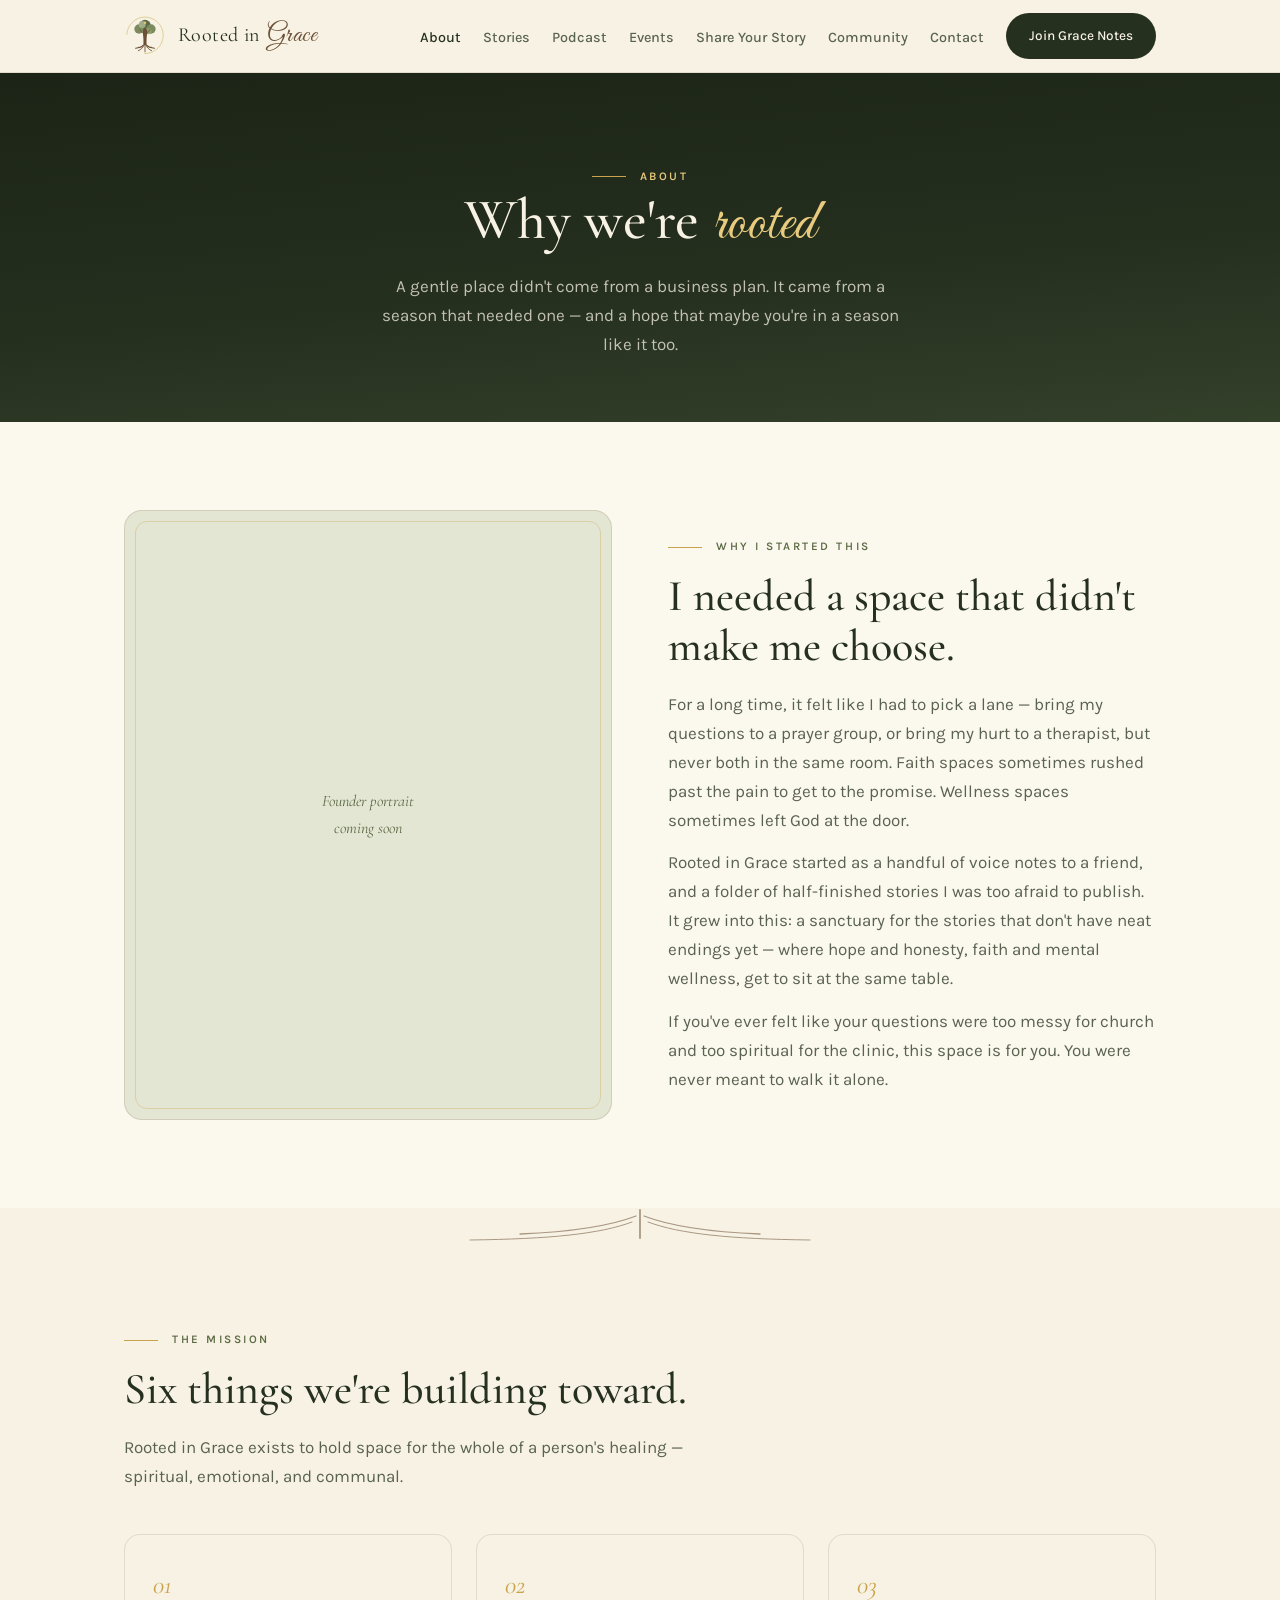
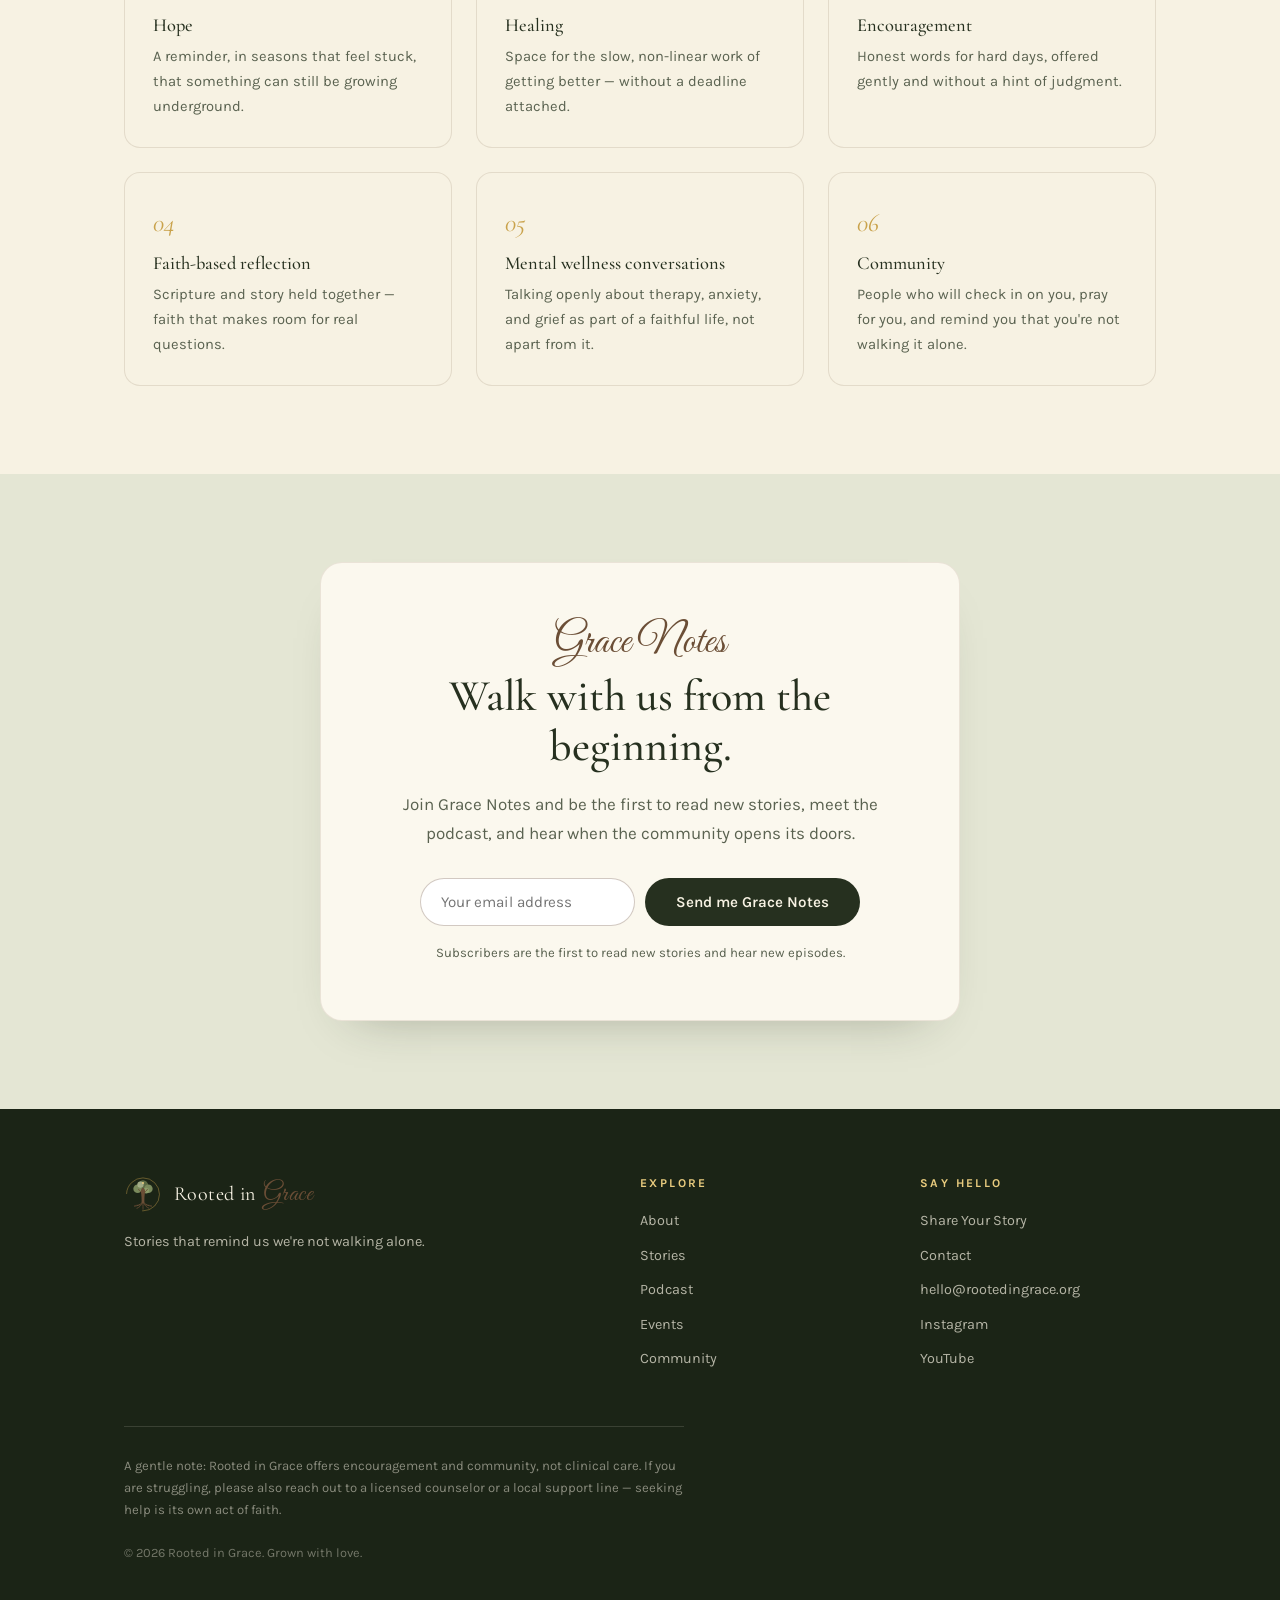
==== about.html @ 0cfdb88b "Initial commit: Rooted in Grace v1 Static site with home, events, about, share-your-story, and conta" ====
<!DOCTYPE html>
<html lang="en">
<head>
<meta charset="UTF-8">
<meta name="viewport" content="width=device-width, initial-scale=1.0">
<title>About — Rooted in Grace</title>
<meta name="description" content="Why Rooted in Grace exists — a founder's story, and a mission built on hope, healing, faith-based reflection, mental wellness, and community.">
<link rel="icon" href="assets/favicon.svg" type="image/svg+xml">
<link rel="icon" href="assets/favicon.ico" sizes="48x48">
<link rel="apple-touch-icon" href="assets/apple-touch-icon.png">
<link rel="preconnect" href="https://fonts.googleapis.com">
<link rel="preconnect" href="https://fonts.gstatic.com" crossorigin>
<link href="https://fonts.googleapis.com/css2?family=Cormorant+Garamond:ital,wght@0,400;0,500;0,600;1,400;1,500&family=Great+Vibes&family=Karla:ital,wght@0,300;0,400;0,500;0,600;1,400&display=swap" rel="stylesheet">
<link rel="stylesheet" href="assets/style.css">
</head>
<body>
<header>
  <div class="wrap nav">
    <a class="brand" href="index.html" aria-label="Rooted in Grace — home">
      <svg viewBox="0 0 120 120" aria-hidden="true"><use href="#treemark"/></svg>
      <span class="brand-name">Rooted in <span class="script">Grace</span></span>
    </a>
    <button class="nav-toggle" aria-label="Open menu" aria-expanded="false" onclick="toggleNav(this)">
      <span></span><span></span><span></span>
    </button>
    <ul class="nav-links" id="navLinks">
      <li><a href="about.html" aria-current="page" style="color:var(--forest)">About</a></li>
      <li><a href="index.html#story">Stories</a></li>
      <li><a href="index.html#podcast">Podcast</a></li>
      <li><a href="events.html">Events</a></li>
      <li><a href="share.html">Share Your Story</a></li>
      <li><a href="index.html#community">Community</a></li>
      <li><a href="contact.html">Contact</a></li>
      <li><a class="btn btn-solid" href="index.html#notes">Join Grace Notes</a></li>
    </ul>
  </div>
</header>

<main>
<section class="page-hero">
  <div class="wrap">
    <p class="eyebrow" style="justify-content:center;color:var(--gold-soft)">About</p>
    <h1>Why we're <span class="script">rooted</span></h1>
    <p>A gentle place didn't come from a business plan. It came from a season that needed one — and a hope that maybe you're in a season like it too.</p>
  </div>
</section>

<!-- ============ FOUNDER STORY ============ -->
<section class="founder">
  <div class="wrap split reveal">
    <div class="portrait-frame" role="img" aria-label="Placeholder portrait of the founder">
      <span>Founder portrait<br>coming soon</span>
    </div>
    <div>
      <p class="eyebrow">Why I started this</p>
      <h2>I needed a space that didn't make me choose.</h2>
      <p class="lede">For a long time, it felt like I had to pick a lane — bring my questions to a prayer group, or bring my hurt to a therapist, but never both in the same room. Faith spaces sometimes rushed past the pain to get to the promise. Wellness spaces sometimes left God at the door.</p>
      <p class="lede" style="margin-top:14px">Rooted in Grace started as a handful of voice notes to a friend, and a folder of half-finished stories I was too afraid to publish. It grew into this: a sanctuary for the stories that don't have neat endings yet — where hope and honesty, faith and mental wellness, get to sit at the same table.</p>
      <p class="lede" style="margin-top:14px">If you've ever felt like your questions were too messy for church and too spiritual for the clinic, this space is for you. You were never meant to walk it alone.</p>
    </div>
  </div>
</section>

<div class="wrap reveal">
  <svg class="roots-divider" viewBox="0 0 420 34" fill="none" stroke="currentColor" stroke-linecap="round" aria-hidden="true">
    <path d="M210 2 C210 12 210 20 210 30" stroke-width="1.8"/>
    <path d="M206 8 C180 18 140 24 90 26" stroke-width="1.3"/>
    <path d="M214 8 C240 18 280 24 330 26" stroke-width="1.3"/>
    <path d="M202 14 C170 26 120 31 40 32" stroke-width="1"/>
    <path d="M218 14 C250 26 300 31 380 32" stroke-width="1"/>
  </svg>
</div>

<!-- ============ MISSION ============ -->
<section id="mission">
  <div class="wrap reveal">
    <p class="eyebrow">The mission</p>
    <h2>Six things we're building toward.</h2>
    <p class="lede">Rooted in Grace exists to hold space for the whole of a person's healing — spiritual, emotional, and communal.</p>
    <div class="mission-grid">
      <div class="mission-item">
        <span class="num">01</span>
        <h3>Hope</h3>
        <p>A reminder, in seasons that feel stuck, that something can still be growing underground.</p>
      </div>
      <div class="mission-item">
        <span class="num">02</span>
        <h3>Healing</h3>
        <p>Space for the slow, non-linear work of getting better — without a deadline attached.</p>
      </div>
      <div class="mission-item">
        <span class="num">03</span>
        <h3>Encouragement</h3>
        <p>Honest words for hard days, offered gently and without a hint of judgment.</p>
      </div>
      <div class="mission-item">
        <span class="num">04</span>
        <h3>Faith-based reflection</h3>
        <p>Scripture and story held together — faith that makes room for real questions.</p>
      </div>
      <div class="mission-item">
        <span class="num">05</span>
        <h3>Mental wellness conversations</h3>
        <p>Talking openly about therapy, anxiety, and grief as part of a faithful life, not apart from it.</p>
      </div>
      <div class="mission-item">
        <span class="num">06</span>
        <h3>Community</h3>
        <p>People who will check in on you, pray for you, and remind you that you're not walking it alone.</p>
      </div>
    </div>
  </div>
</section>

<!-- ============ GRACE NOTES CTA ============ -->
<section class="notes" id="notes">
  <div class="wrap reveal">
    <div class="notes-panel">
      <span class="script">Grace Notes</span>
      <h2>Walk with us from the beginning.</h2>
      <p class="lede" style="margin:0 auto">Join Grace Notes and be the first to read new stories, meet the podcast, and hear when the community opens its doors.</p>
      <form class="notes-form" onsubmit="return handleFormSubmit(event, 'aboutThanks')">
        <label for="aboutEmail" class="sr-only" style="position:absolute;left:-9999px">Email address</label>
        <input id="aboutEmail" type="email" required placeholder="Your email address">
        <button class="btn btn-solid" type="submit">Send me Grace Notes</button>
      </form>
      <p class="form-thanks" id="aboutThanks">Thank you — you're on the list. Welcome home. 🌿</p>
      <p class="notes-note">Subscribers are the first to read new stories and hear new episodes.</p>
    </div>
  </div>
</section>
</main>

<footer id="contact-info">
  <div class="wrap">
    <div class="foot-grid">
      <div>
        <a class="brand" href="index.html">
          <svg viewBox="0 0 120 120" style="width:38px;height:38px" aria-hidden="true"><use href="#treemark"/></svg>
          <span class="brand-name">Rooted in <span class="script">Grace</span></span>
        </a>
        <p style="margin-top:14px;max-width:36ch">Stories that remind us we're not walking alone.</p>
      </div>
      <div>
        <h4>Explore</h4>
        <ul>
          <li><a href="about.html">About</a></li>
          <li><a href="index.html#story">Stories</a></li>
          <li><a href="index.html#podcast">Podcast</a></li>
          <li><a href="events.html">Events</a></li>
          <li><a href="index.html#community">Community</a></li>
        </ul>
      </div>
      <div>
        <h4>Say hello</h4>
        <ul>
          <li><a href="share.html">Share Your Story</a></li>
          <li><a href="contact.html">Contact</a></li>
          <li><a href="mailto:hello@rootedingrace.org">hello@rootedingrace.org</a></li>
          <li><a href="#">Instagram</a></li>
          <li><a href="#">YouTube</a></li>
        </ul>
      </div>
    </div>
    <p class="wellness">A gentle note: Rooted in Grace offers encouragement and community, not clinical care. If you are struggling, please also reach out to a licensed counselor or a local support line — seeking help is its own act of faith.</p>
    <p class="copyright">&copy; 2026 Rooted in Grace. Grown with love.</p>
  </div>
</footer>

<!-- shared tree mark -->
<script src="assets/tree-mark.js"></script>
<script src="assets/main.js"></script>
</body>
</html>
---- assets/style.css ----
:root{
  --forest:#26301F;
  --forest-deep:#1B2416;
  --moss:#5C6B45;
  --sage:#A9B18D;
  --sage-pale:#E4E6D4;
  --cream:#F7F2E3;
  --cream-warm:#FBF8EE;
  --bark:#6B4E36;
  --gold:#C9A24B;
  --gold-soft:#E8CB7E;
  --ink:#2C3325;
  --ink-soft:#5A6250;
  --display:'Cormorant Garamond', Georgia, serif;
  --script:'Great Vibes', cursive;
  --body:'Karla', 'Helvetica Neue', sans-serif;
}
*{margin:0;padding:0;box-sizing:border-box}
html{scroll-behavior:smooth}
@media (prefers-reduced-motion: reduce){
  html{scroll-behavior:auto}
  *,*::before,*::after{animation:none!important;transition:none!important}
}
body{
  font-family:var(--body);
  color:var(--ink);
  background:var(--cream);
  font-size:1.0625rem;
  line-height:1.7;
  -webkit-font-smoothing:antialiased;
}
img{max-width:100%;display:block}
a{color:inherit}
:focus-visible{outline:2px solid var(--gold);outline-offset:3px;border-radius:2px}

/* ---------- shared ---------- */
.wrap{max-width:1080px;margin:0 auto;padding:0 24px}
.eyebrow{
  font-family:var(--body);font-size:.72rem;font-weight:600;
  letter-spacing:.22em;text-transform:uppercase;color:var(--moss);
  display:flex;align-items:center;gap:14px;
}
.eyebrow::before{content:"";width:34px;height:1px;background:var(--gold);flex-shrink:0}
h1,h2,h3{font-family:var(--display);font-weight:500;line-height:1.15;color:var(--forest)}
h2{font-size:clamp(2rem,4vw,2.75rem);margin:14px 0 18px}
h3{font-size:1.45rem}
.script{font-family:var(--script);font-weight:400}
.lede{color:var(--ink-soft);max-width:56ch}
.btn{
  display:inline-block;font-family:var(--body);font-weight:600;font-size:.95rem;
  padding:14px 30px;border-radius:100px;text-decoration:none;
  transition:transform .18s ease, background .18s ease, color .18s ease;
  border:1.5px solid transparent;cursor:pointer;
}
.btn:hover{transform:translateY(-2px)}
.btn-solid{background:var(--forest);color:var(--cream)}
.btn-solid:hover{background:var(--moss)}
.btn-cream{background:var(--cream);color:var(--forest)}
.btn-cream:hover{background:var(--gold-soft)}
.btn-line{border-color:var(--cream);color:var(--cream)}
.btn-line:hover{background:rgba(247,242,227,.12)}
.btn-line-dark{border-color:var(--forest);color:var(--forest)}
.btn-line-dark:hover{background:var(--forest);color:var(--cream)}
section{padding:88px 0}

/* fade-up reveal */
.reveal{opacity:0;transform:translateY(22px);transition:opacity .7s ease,transform .7s ease}
.reveal.in{opacity:1;transform:none}
@media (prefers-reduced-motion: reduce){.reveal{opacity:1;transform:none}}

/* root divider — the signature */
.roots-divider{display:block;width:min(420px,70%);margin:0 auto;color:var(--bark);opacity:.55}

/* ---------- nav ---------- */
header{
  position:sticky;top:0;z-index:50;
  background:rgba(247,242,227,.92);backdrop-filter:blur(8px);
  border-bottom:1px solid rgba(107,78,54,.14);
}
.nav{display:flex;align-items:center;justify-content:space-between;height:72px}
.brand{display:flex;align-items:center;gap:12px;text-decoration:none}
.brand svg{width:42px;height:42px}
.brand-name{font-family:var(--display);font-size:1.25rem;color:var(--forest);letter-spacing:.02em}
.brand-name .script{font-size:1.6rem;color:var(--bark);margin-left:2px}
.nav-links{display:flex;gap:22px;align-items:center;list-style:none}
.nav-links a{font-size:.9rem;font-weight:500;text-decoration:none;white-space:nowrap}
.nav-links a:not(.btn){color:var(--ink-soft)}
.nav-links a:not(.btn):hover{color:var(--forest)}
.nav-links .btn{padding:10px 22px;font-size:.85rem}
.nav-toggle{display:none;background:none;border:none;cursor:pointer;padding:8px}
.nav-toggle span{display:block;width:22px;height:2px;background:var(--forest);margin:5px 0;border-radius:2px}
@media (max-width:960px){
  .nav-toggle{display:block}
  .nav-links{
    position:absolute;top:72px;left:0;right:0;flex-direction:column;gap:0;
    background:var(--cream-warm);border-bottom:1px solid rgba(107,78,54,.14);
    max-height:0;overflow:hidden;transition:max-height .3s ease;
  }
  .nav-links.open{max-height:560px;overflow-y:auto}
  .nav-links li{width:100%;text-align:center}
  .nav-links a{display:block;padding:16px}
  .nav-links .btn{margin:12px auto 20px;display:inline-block}
}

/* ---------- hero ---------- */
.hero{
  position:relative;overflow:hidden;text-align:center;
  padding:110px 0 130px;
  background:
    radial-gradient(560px 380px at 78% 12%, rgba(232,203,126,.22), transparent 65%),
    radial-gradient(420px 300px at 15% 78%, rgba(169,177,141,.16), transparent 65%),
    radial-gradient(300px 220px at 60% 55%, rgba(232,203,126,.10), transparent 70%),
    linear-gradient(175deg, #1B2416 0%, #26301F 45%, #33402A 100%);
  color:var(--cream);
}
.hero .mark{width:96px;height:96px;margin:0 auto 26px}
.hero h1{
  color:var(--cream);font-size:clamp(3rem,7.5vw,5.2rem);font-weight:500;letter-spacing:.01em;
}
.hero h1 .script{
  color:var(--gold-soft);font-size:clamp(3.4rem,8.5vw,6rem);
  display:inline-block;transform:translateY(6px);padding:0 .08em;
}
.hero .tagline{
  font-family:var(--display);font-style:italic;font-size:clamp(1.25rem,2.6vw,1.6rem);
  color:var(--sage-pale);margin:20px auto 14px;
}
.hero .sub{color:rgba(247,242,227,.75);max-width:52ch;margin:0 auto 38px;font-size:1rem}
.hero-cta{display:flex;gap:16px;justify-content:center;flex-wrap:wrap}
.hero .soon{
  margin-top:34px;font-size:.82rem;letter-spacing:.14em;text-transform:uppercase;
  color:var(--gold-soft);opacity:.9;
}
/* roots growing from the hero's base */
.hero-roots{position:absolute;bottom:-2px;left:50%;transform:translateX(-50%);width:min(680px,95%);color:var(--cream);opacity:.28}

/* ---------- page hero (interior pages) ---------- */
.page-hero{padding:80px 0 64px;text-align:center;background:linear-gradient(175deg,#1B2416,#26301F 60%,#33402A);color:var(--cream)}
.page-hero h1{color:var(--cream);font-size:clamp(2.4rem,5vw,3.6rem)}
.page-hero .script{color:var(--gold-soft)}
.page-hero p{color:rgba(247,242,227,.75);max-width:52ch;margin:14px auto 0}

/* ---------- story ---------- */
.split{display:grid;grid-template-columns:1fr 1fr;gap:56px;align-items:center}
@media (max-width:820px){.split{grid-template-columns:1fr;gap:36px}}
.story-card{
  background:var(--cream-warm);border:1px solid rgba(107,78,54,.16);border-radius:18px;
  padding:36px;box-shadow:0 18px 40px -28px rgba(38,48,31,.35);position:relative;
}
.story-card::before{
  content:"";position:absolute;inset:10px;border:1px solid rgba(201,162,75,.35);
  border-radius:12px;pointer-events:none;
}
.story-card .tag{
  display:inline-block;background:var(--sage-pale);color:var(--moss);
  font-size:.72rem;font-weight:600;letter-spacing:.16em;text-transform:uppercase;
  padding:6px 14px;border-radius:100px;margin-bottom:18px;
}
.story-card h3{font-size:1.7rem;font-style:italic;margin-bottom:12px}
.story-card p{color:var(--ink-soft);font-size:.98rem}
.story-card .meta{margin-top:22px;font-size:.85rem;color:var(--bark);font-weight:600}

/* ---------- podcast ---------- */
.podcast{background:var(--forest);color:var(--cream)}
.podcast h2{color:var(--cream)}
.podcast .lede{color:rgba(247,242,227,.72)}
.episode{
  background:rgba(247,242,227,.06);border:1px solid rgba(247,242,227,.16);
  border-radius:18px;padding:32px;display:flex;gap:24px;align-items:center;
}
@media (max-width:640px){.episode{flex-direction:column;text-align:center}}
.play{
  width:64px;height:64px;border-radius:50%;background:var(--gold);flex-shrink:0;
  display:flex;align-items:center;justify-content:center;
}
.play svg{width:22px;height:22px;fill:var(--forest);margin-left:3px}
.episode h3{color:var(--cream);font-style:italic}
.episode p{color:rgba(247,242,227,.65);font-size:.92rem;margin-top:6px}
.platforms{display:flex;gap:12px;flex-wrap:wrap;margin-top:30px}
.platforms a{
  font-size:.82rem;font-weight:600;text-decoration:none;color:var(--sage-pale);
  border:1px solid rgba(247,242,227,.25);border-radius:100px;padding:9px 20px;
}
.platforms a:hover{border-color:var(--gold-soft);color:var(--gold-soft)}

/* ---------- grace notes ---------- */
.notes{background:var(--sage-pale)}
.notes-panel{
  background:var(--cream-warm);border-radius:22px;padding:56px 48px;text-align:center;
  border:1px solid rgba(107,78,54,.12);box-shadow:0 24px 50px -34px rgba(38,48,31,.4);
  max-width:640px;margin:0 auto;
}
@media (max-width:560px){.notes-panel{padding:40px 24px}}
.notes-panel .script{font-size:2.6rem;color:var(--bark);display:block;line-height:1.2}
.notes-panel h2{margin-top:2px}
.notes-form{display:flex;gap:10px;max-width:440px;margin:30px auto 0}
@media (max-width:560px){.notes-form{flex-direction:column}}
.notes-form input{
  flex:1;font-family:var(--body);font-size:.95rem;padding:14px 20px;
  border:1.5px solid rgba(107,78,54,.3);border-radius:100px;background:#fff;color:var(--ink);
}
.notes-form input:focus{outline:2px solid var(--gold);outline-offset:1px}
.notes-note{font-size:.82rem;color:var(--ink-soft);margin-top:16px}
.form-thanks{display:none;font-family:var(--display);font-style:italic;font-size:1.2rem;color:var(--moss);margin-top:24px}

/* ---------- journal ---------- */
.cards{display:grid;grid-template-columns:repeat(3,1fr);gap:26px;margin-top:44px}
@media (max-width:860px){.cards{grid-template-columns:1fr}}
.card{
  background:var(--cream-warm);border:1px solid rgba(107,78,54,.14);border-radius:16px;
  padding:30px;text-decoration:none;display:block;
  transition:transform .2s ease, box-shadow .2s ease;
}
.card:hover{transform:translateY(-4px);box-shadow:0 20px 40px -30px rgba(38,48,31,.45)}
.card .cat{font-size:.72rem;font-weight:600;letter-spacing:.18em;text-transform:uppercase;color:var(--gold);}
.card h3{margin:12px 0 10px;font-style:italic}
.card p{font-size:.93rem;color:var(--ink-soft)}
.card .soon-chip{
  display:inline-block;margin-top:18px;font-size:.75rem;font-weight:600;
  color:var(--moss);background:var(--sage-pale);border-radius:100px;padding:5px 14px;
}

/* ---------- events ---------- */
.events{background:var(--cream-warm)}
.event-list{display:grid;gap:20px;margin-top:44px}
.event{
  display:grid;grid-template-columns:auto 1fr auto;gap:28px;align-items:center;
  background:var(--cream);border:1px solid rgba(107,78,54,.16);border-radius:16px;padding:26px 30px;
}
@media (max-width:720px){.event{grid-template-columns:1fr;text-align:center;gap:16px}}
.date-chip{
  width:74px;height:74px;border-radius:14px;background:var(--forest);color:var(--cream);
  display:flex;flex-direction:column;align-items:center;justify-content:center;margin:0 auto;
}
.date-chip .d{font-family:var(--display);font-size:1.7rem;line-height:1}
.date-chip .m{font-size:.68rem;letter-spacing:.2em;text-transform:uppercase;color:var(--gold-soft)}
.event h3{font-style:italic}
.event .where{font-size:.85rem;color:var(--ink-soft);margin-top:6px}
.event .where b{color:var(--moss);font-weight:600}
.past-link{margin-top:28px;text-align:center;font-size:.92rem}
.past-link a{color:var(--bark);font-weight:600}

/* ---------- past gatherings archive ---------- */
.past-grid{display:grid;grid-template-columns:repeat(3,1fr);gap:24px;margin-top:40px}
@media (max-width:860px){.past-grid{grid-template-columns:1fr}}
.past-card{background:var(--cream-warm);border:1px solid rgba(107,78,54,.14);border-radius:16px;padding:28px}
.past-card .when{font-size:.75rem;letter-spacing:.16em;text-transform:uppercase;color:var(--gold);font-weight:600}
.past-card h3{font-style:italic;margin:10px 0 8px}
.past-card p{font-size:.92rem;color:var(--ink-soft)}
.past-card a{font-size:.85rem;font-weight:600;color:var(--bark)}

/* ---------- community ---------- */
.community{
  background:
    radial-gradient(480px 320px at 85% 20%, rgba(232,203,126,.16), transparent 65%),
    linear-gradient(160deg,#2A3522,#1B2416);
  color:var(--cream);text-align:center;
}
.community h2{color:var(--cream)}
.community .lede{margin:0 auto 12px;color:rgba(247,242,227,.75)}
.community .expect{
  font-family:var(--display);font-style:italic;font-size:1.15rem;color:var(--sage-pale);
  max-width:58ch;margin:18px auto 36px;
}

/* ---------- partner ---------- */
.partner .split{align-items:start}
.partner ul{list-style:none;margin-top:8px}
.partner li{
  padding:18px 0;border-bottom:1px solid rgba(107,78,54,.16);
  font-size:.98rem;color:var(--ink-soft);
}
.partner li b{color:var(--forest);font-weight:600;font-family:var(--display);font-size:1.15rem;display:block;margin-bottom:2px}

/* ---------- founder / about ---------- */
.founder{background:var(--cream-warm)}
.portrait-frame{
  aspect-ratio:4/5;border-radius:18px;background:var(--sage-pale);
  border:1px solid rgba(107,78,54,.16);display:flex;align-items:center;justify-content:center;
  color:var(--moss);position:relative;overflow:hidden;
}
.portrait-frame::before{content:"";position:absolute;inset:10px;border:1px solid rgba(201,162,75,.35);border-radius:12px;pointer-events:none}
.portrait-frame span{font-family:var(--display);font-style:italic;font-size:1rem;color:var(--moss);text-align:center;padding:0 24px}
.mission-grid{display:grid;grid-template-columns:repeat(3,1fr);gap:24px;margin-top:44px}
@media (max-width:860px){.mission-grid{grid-template-columns:1fr}}
.mission-item{background:var(--cream);border:1px solid rgba(107,78,54,.14);border-radius:16px;padding:28px}
.mission-item .num{font-family:var(--display);font-style:italic;font-size:1.6rem;color:var(--gold);display:block;margin-bottom:8px}
.mission-item h3{font-size:1.15rem;margin-bottom:8px}
.mission-item p{font-size:.92rem;color:var(--ink-soft)}

/* ---------- expectation cards (share your story) ---------- */
.expect-grid{display:grid;grid-template-columns:repeat(3,1fr);gap:24px;margin-top:44px}
@media (max-width:860px){.expect-grid{grid-template-columns:1fr}}
.expect-card{background:var(--cream-warm);border:1px solid rgba(107,78,54,.14);border-radius:16px;padding:28px;text-align:center}
.expect-card .glyph{
  width:44px;height:44px;border-radius:50%;background:var(--sage-pale);color:var(--moss);
  display:flex;align-items:center;justify-content:center;margin:0 auto 16px;
  font-family:var(--display);font-style:italic;font-size:1.2rem;
}
.expect-card h3{font-size:1.1rem;margin-bottom:8px}
.expect-card p{font-size:.9rem;color:var(--ink-soft)}

/* ---------- form panel (share / contact) ---------- */
.form-panel{
  background:var(--cream-warm);border:1px solid rgba(107,78,54,.16);border-radius:18px;
  padding:40px;box-shadow:0 18px 40px -28px rgba(38,48,31,.35);
}
@media (max-width:560px){.form-panel{padding:26px}}
.field{margin-bottom:22px}
.field:last-of-type{margin-bottom:0}
.field label{display:block;font-size:.85rem;font-weight:600;color:var(--forest);margin-bottom:8px}
.field .hint{font-weight:400;color:var(--ink-soft);font-size:.8rem;margin-left:4px}
.field input[type=text],.field input[type=email],.field textarea{
  width:100%;font-family:var(--body);font-size:.95rem;padding:13px 16px;
  border:1.5px solid rgba(107,78,54,.3);border-radius:12px;background:#fff;color:var(--ink);
}
.field textarea{min-height:160px;resize:vertical;line-height:1.6;font-family:var(--body)}
.field input:focus,.field textarea:focus{outline:2px solid var(--gold);outline-offset:1px;border-color:var(--gold)}
.checkbox-field{display:flex;gap:12px;align-items:flex-start;font-size:.88rem;color:var(--ink-soft);margin-top:26px;margin-bottom:26px}
.checkbox-field input{margin-top:4px;width:18px;height:18px;accent-color:var(--moss);flex-shrink:0}
.form-submit{margin-top:4px}

/* ---------- contact ---------- */
.contact-grid{display:grid;grid-template-columns:1fr 1.25fr;gap:56px;align-items:start}
@media (max-width:820px){.contact-grid{grid-template-columns:1fr;gap:36px}}
.contact-list{list-style:none;margin-top:24px}
.contact-list li{display:flex;align-items:baseline;gap:10px;padding:14px 0;border-bottom:1px solid rgba(107,78,54,.16)}
.contact-list li span{font-size:.75rem;font-weight:600;letter-spacing:.14em;text-transform:uppercase;color:var(--moss);min-width:88px}
.contact-list a{font-weight:600;color:var(--forest);text-decoration:none}
.contact-list a:hover{color:var(--bark)}

/* ---------- footer ---------- */
footer{background:var(--forest-deep);color:rgba(247,242,227,.7);padding:64px 0 40px;font-size:.9rem}
.foot-grid{display:grid;grid-template-columns:2fr 1fr 1fr;gap:44px;margin-bottom:44px}
@media (max-width:720px){.foot-grid{grid-template-columns:1fr;text-align:center}}
footer .brand-name{color:var(--cream)}
footer h4{font-family:var(--body);font-size:.75rem;letter-spacing:.2em;text-transform:uppercase;color:var(--gold-soft);margin-bottom:16px}
footer ul{list-style:none}
footer li{margin-bottom:10px}
footer a{color:rgba(247,242,227,.7);text-decoration:none}
footer a:hover{color:var(--cream)}
.wellness{
  border-top:1px solid rgba(247,242,227,.14);padding-top:28px;
  font-size:.82rem;line-height:1.7;color:rgba(247,242,227,.5);
  max-width:70ch;
}
.copyright{margin-top:20px;font-size:.8rem;color:rgba(247,242,227,.4)}
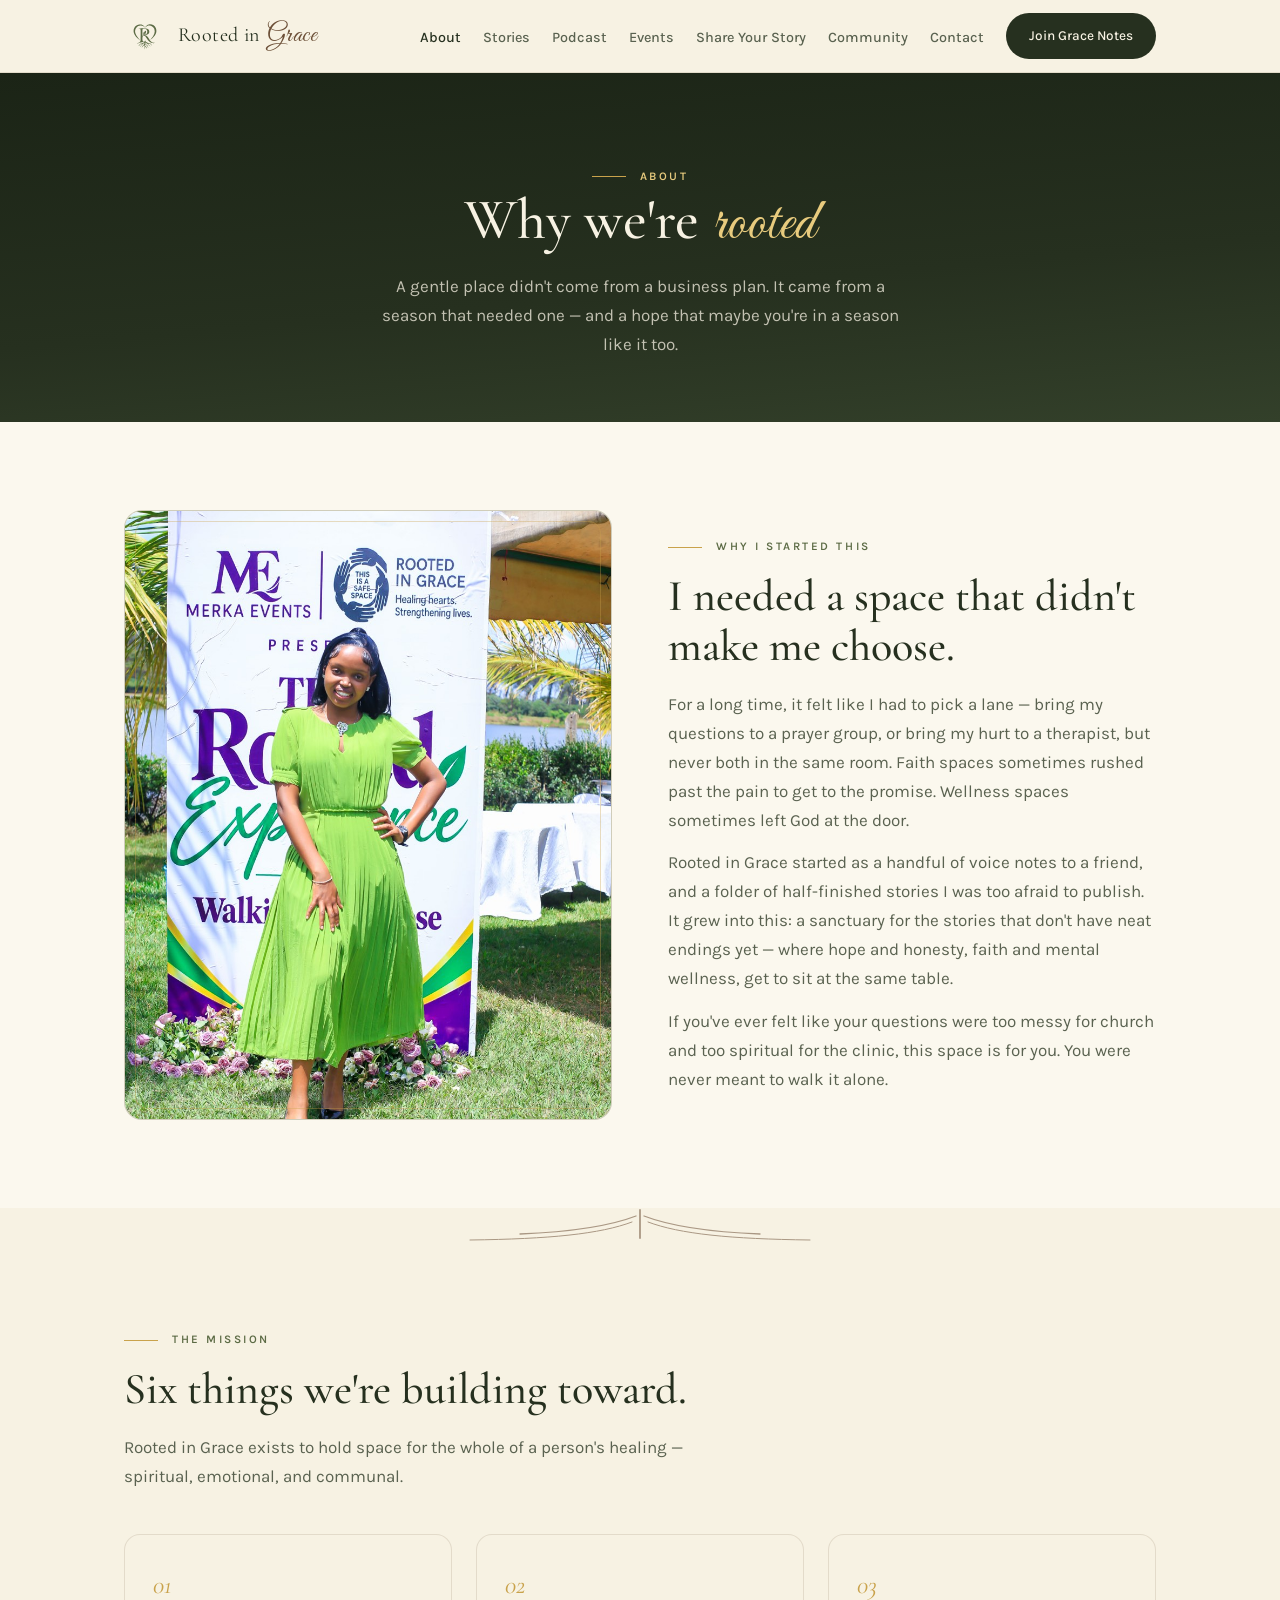
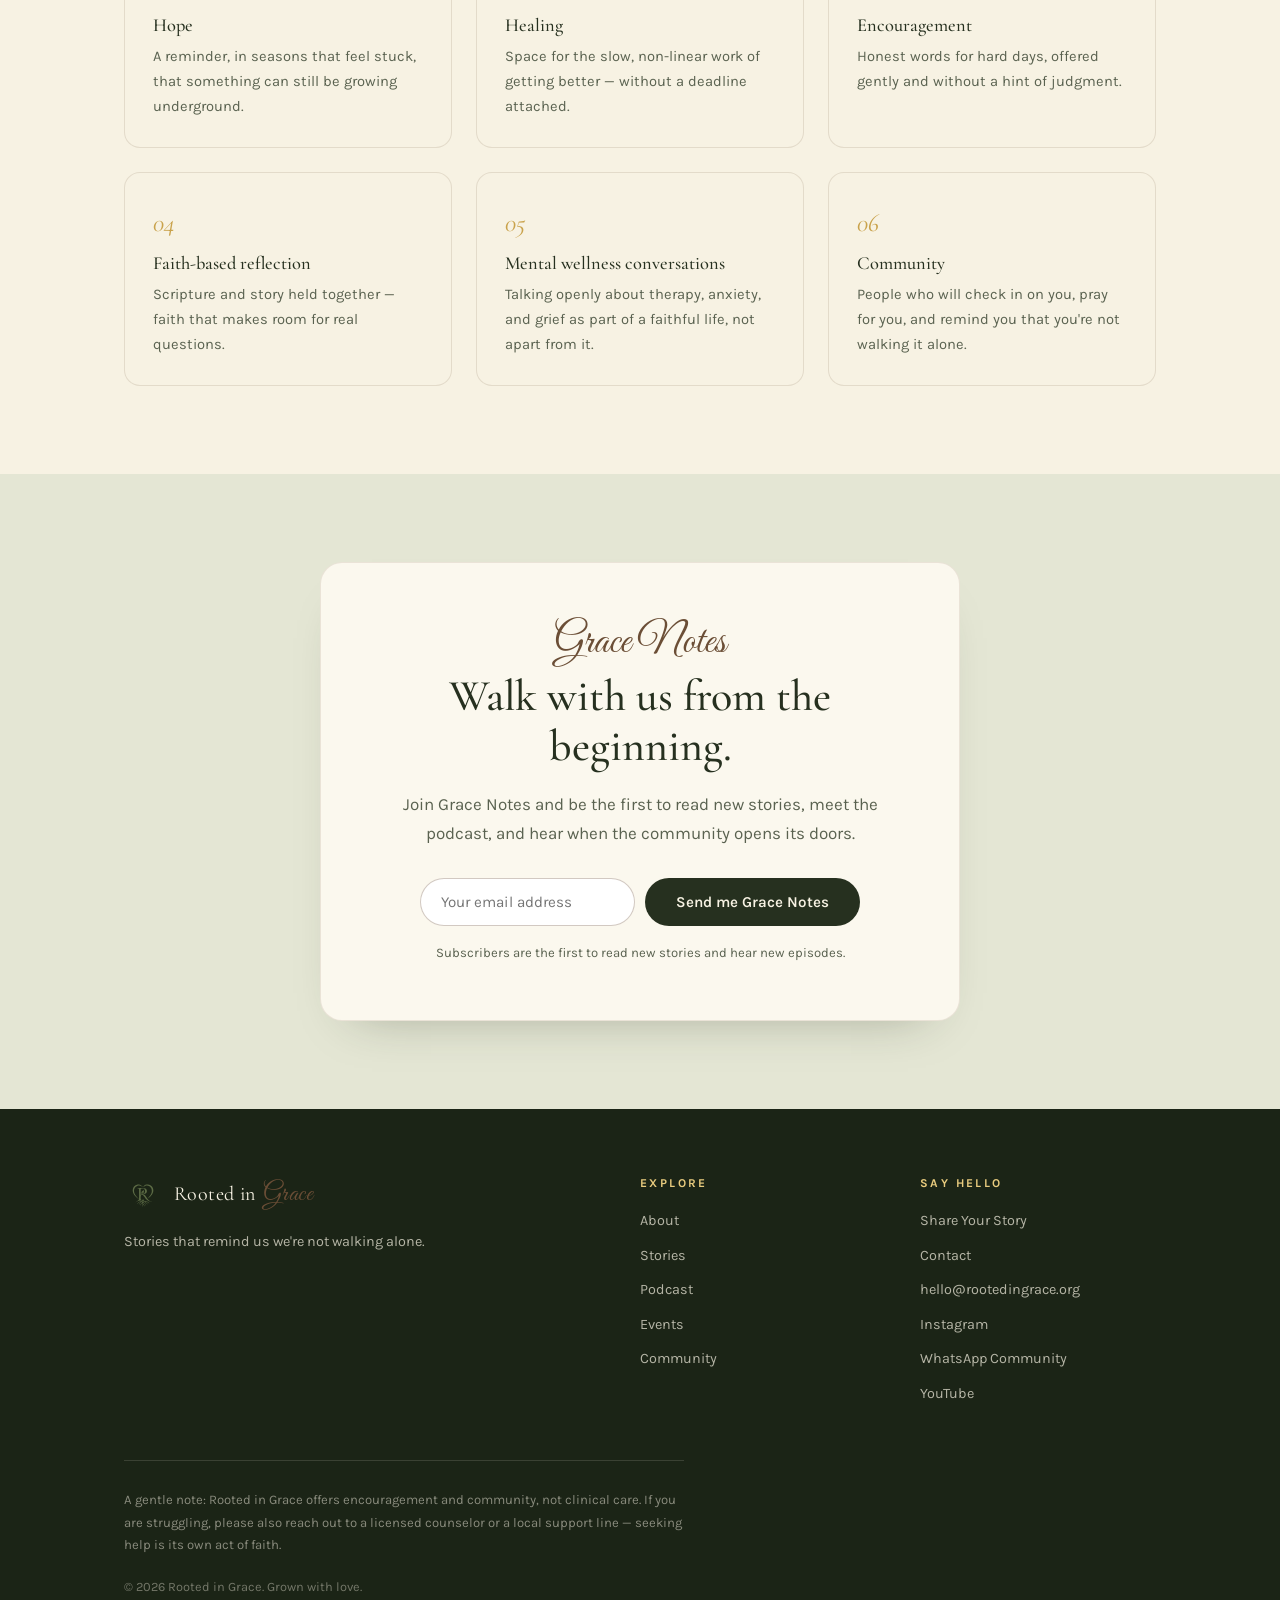
==== commit ce19a177: "Adopt new heart-and-R logo, add founder portrait and social links Replace the tree mark and favicon " ====
--- a/about.html
+++ b/about.html
@@ -48,8 +48,8 @@
 <!-- ============ FOUNDER STORY ============ -->
 <section class="founder">
   <div class="wrap split reveal">
-    <div class="portrait-frame" role="img" aria-label="Placeholder portrait of the founder">
-      <span>Founder portrait<br>coming soon</span>
+    <div class="portrait-frame">
+      <img src="assets/founder-portrait.jpg" alt="Portrait of the founder of Rooted in Grace, smiling in a green pleated dress outdoors" width="900" height="1350" loading="lazy">
     </div>
     <div>
       <p class="eyebrow">Why I started this</p>
@@ -157,7 +157,8 @@
           <li><a href="share.html">Share Your Story</a></li>
           <li><a href="contact.html">Contact</a></li>
           <li><a href="mailto:hello@rootedingrace.org">hello@rootedingrace.org</a></li>
-          <li><a href="#">Instagram</a></li>
+          <li><a href="https://www.instagram.com/rootedingrace.ke/" target="_blank" rel="noopener">Instagram</a></li>
+          <li><a href="https://whatsapp.com/channel/0029VbCmbwV9mrGTcMAKvH30" target="_blank" rel="noopener">WhatsApp Community</a></li>
           <li><a href="#">YouTube</a></li>
         </ul>
       </div>
--- a/assets/style.css
+++ b/assets/style.css
@@ -279,7 +279,8 @@
   border:1px solid rgba(107,78,54,.16);display:flex;align-items:center;justify-content:center;
   color:var(--moss);position:relative;overflow:hidden;
 }
-.portrait-frame::before{content:"";position:absolute;inset:10px;border:1px solid rgba(201,162,75,.35);border-radius:12px;pointer-events:none}
+.portrait-frame img{width:100%;height:100%;object-fit:cover;object-position:50% 28%;display:block}
+.portrait-frame::before{content:"";position:absolute;inset:10px;border:1px solid rgba(201,162,75,.35);border-radius:12px;pointer-events:none;z-index:1}
 .portrait-frame span{font-family:var(--display);font-style:italic;font-size:1rem;color:var(--moss);text-align:center;padding:0 24px}
 .mission-grid{display:grid;grid-template-columns:repeat(3,1fr);gap:24px;margin-top:44px}
 @media (max-width:860px){.mission-grid{grid-template-columns:1fr}}
